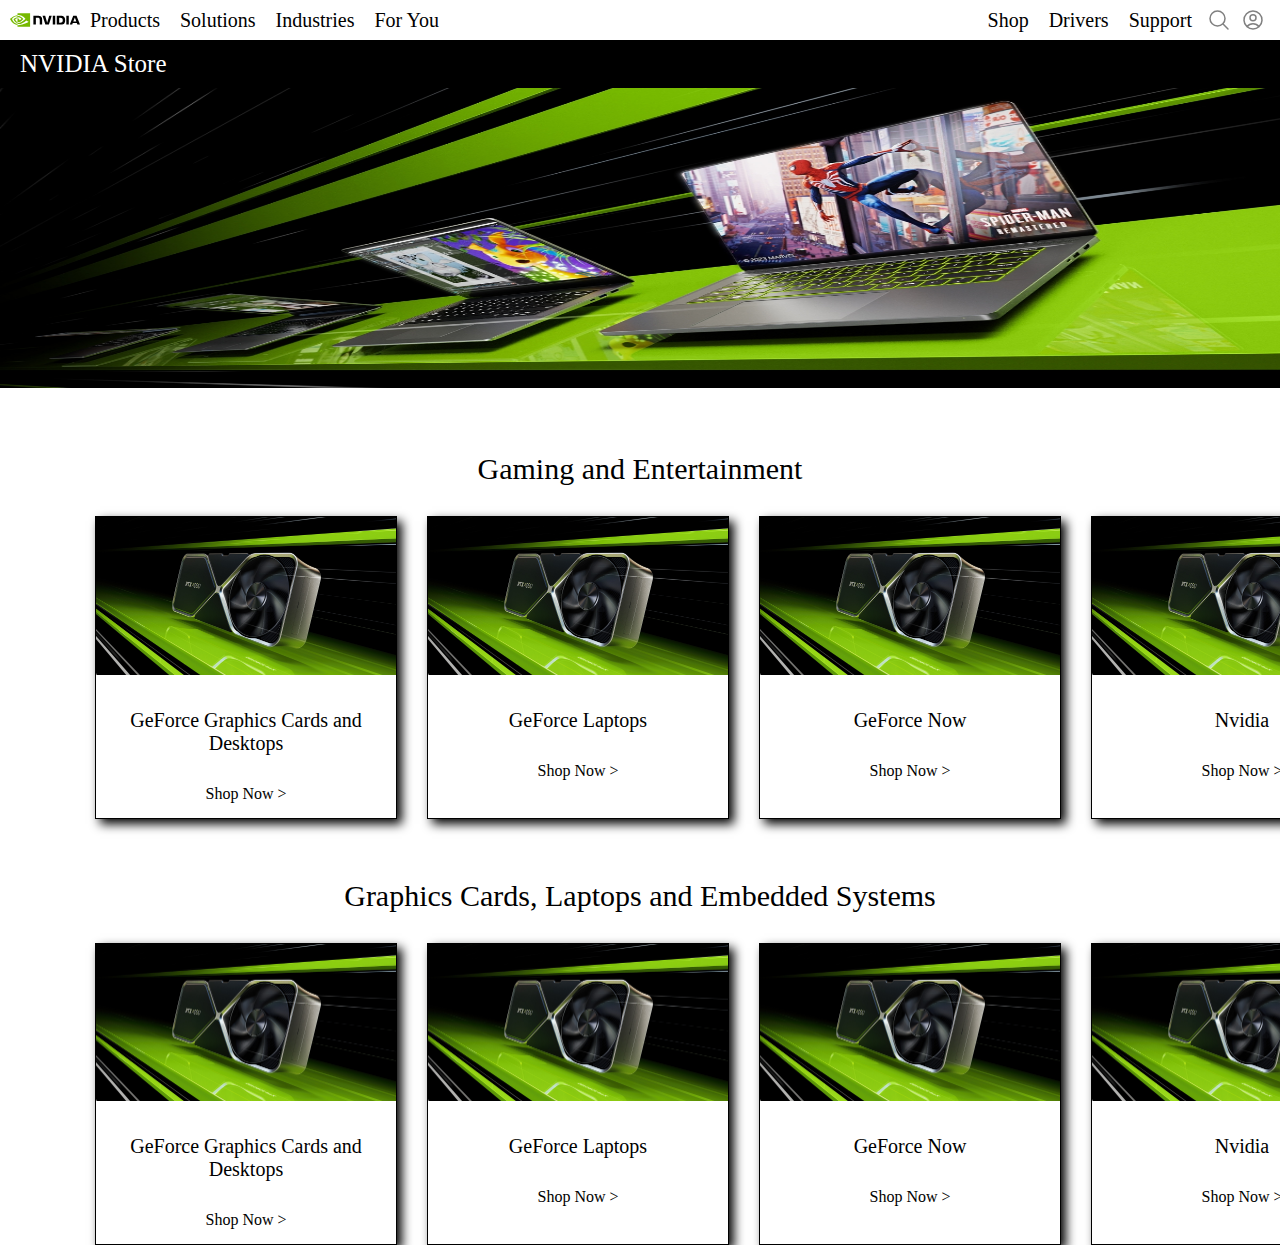
==== frontend-essential/hands-on-3/index.html @ 5cee9f3b "hand on 3" ====
<!DOCTYPE html>
<html lang="en">
  <head>
    <meta charset="UTF-8" />
    <meta name="viewport" content="width=device-width, initial-scale=1.0" />
    <title>Document</title>
    <link rel="stylesheet" href="style.css" />
  </head>
  <body>
    <div class="navbar">
      <div class="left">
        <img src="img/nvidia.svg" width="70px" height="40px" />
        <p class="leftChild">Products</p>
        <p class="leftChild">Solutions</p>
        <p class="leftChild">Industries</p>
        <p class="leftChild">For You</p>
      </div>

      <div class="right">
        <p class="rightChild">Shop</p>
        <p class="rightChild">Drivers</p>
        <p class="rightChild">Support</p>

        <div class="icon">
          <svg
            class="iconChild"
            xmlns="http://www.w3.org/2000/svg"
            fill="none"
            viewBox="0 0 24 24"
            stroke-width="1.5"
            stroke="grey"
            style="width: 24px; height: 24px"
          >
            <path
              class="iconChild"
              stroke-linecap="round"
              stroke-linejoin="round"
              d="M21 21l-5.197-5.197m0 0A7.5 7.5 0 105.196 5.196a7.5 7.5 0 0010.607 10.607z"
            />
          </svg>

          <svg
            class="iconChild"
            xmlns="http://www.w3.org/2000/svg"
            fill="none"
            viewBox="0 0 24 24"
            stroke-width="1.5"
            stroke="grey"
            style="width: 24px; height: 24px"
          >
            <path
              class="iconChild"
              stroke-linecap="round"
              stroke-linejoin="round"
              d="M17.982 18.725A7.488 7.488 0 0012 15.75a7.488 7.488 0 00-5.982 2.975m11.963 0a9 9 0 10-11.963 0m11.963 0A8.966 8.966 0 0112 21a8.966 8.966 0 01-5.982-2.275M15 9.75a3 3 0 11-6 0 3 3 0 016 0z"
            />
          </svg>
        </div>
        <!-- <p>glass</p>
        <p>user</p> -->
      </div>
    </div>

    <p class="bar">NVIDIA Store</p>

    <div class="slider">
      <img src="img/banner.jpeg" id="banner" />
    </div>

    <div class="header">
      <p>Gaming and Entertainment</p>
    </div>

    <div class="gridContainer">
      <div class="gridItem">
        <img src="img/item.jpeg" class="gridPic" />
        <p class="gridMsg">GeForce Graphics Cards and Desktops</p>
        <p class="shopNow">Shop Now ></p>
      </div>

      <div class="gridItem">
        <img src="img/item.jpeg" class="gridPic" />
        <p class="gridMsg">GeForce Laptops</p>
        <p class="shopNow">Shop Now ></p>
      </div>

      <div class="gridItem">
        <img src="img/item.jpeg" class="gridPic" />
        <p class="gridMsg">GeForce Now</p>
        <p class="shopNow">Shop Now ></p>
      </div>

      <div class="gridItem">
        <img src="img/item.jpeg" class="gridPic" />
        <p class="gridMsg">Nvidia</p>
        <p class="shopNow">Shop Now ></p>
      </div>
    </div>

    <div class="header">
      <p>Graphics Cards, Laptops and Embedded Systems</p>
    </div>

    <div class="gridContainer">
      <div class="gridItem">
        <img src="img/item.jpeg" class="gridPic" />
        <p class="gridMsg">GeForce Graphics Cards and Desktops</p>
        <p class="shopNow">Shop Now ></p>
      </div>

      <div class="gridItem">
        <img src="img/item.jpeg" class="gridPic" />
        <p class="gridMsg">GeForce Laptops</p>
        <p class="shopNow">Shop Now ></p>
      </div>

      <div class="gridItem">
        <img src="img/item.jpeg" class="gridPic" />
        <p class="gridMsg">GeForce Now</p>
        <p class="shopNow">Shop Now ></p>
      </div>

      <div class="gridItem">
        <img src="img/item.jpeg" class="gridPic" />
        <p class="gridMsg">Nvidia</p>
        <p class="shopNow">Shop Now ></p>
      </div>
    </div>
  </body>
</html>
---- frontend-essential/hands-on-3/style.css ----
/* .header {
  border: 5px solid;
  display: inline-block;
  background-color: wheat;
}

.comprog {
  width: 100%;
  height: auto;
  padding: 12px 20px;
  background-color: wheat;
  box-shadow: 0 0 10px 5px;
  box-sizing: border-box;

  display: flex;
  justify-content: space-between;

  margin-bottom: 20px;
} */

/* ! */
body {
  margin: 0 !important;
}
/* ! */

.navbar {
  display: flex;
  /* border: 3px solid; */
  justify-content: space-between;
  /* position: fixed;
  top: 0; */
}

.left {
  display: flex;
  /* border: 3px solid; */
  margin: 0 10px;
  align-items: center;
}

.leftChild {
  margin: 0 10px;
  font-size: 20px;
}

.right {
  display: flex;
  /* border: 3px solid; */
  margin: 0 10px;
  align-items: center;
}

.rightChild {
  margin: 0 10px;
  font-size: 20px;
}

.icon {
  display: flex;
  /* border: 3px solid; */
  justify-content: flex-end;
  align-items: center;
}

.iconChild {
  margin: 0 5px;
}

.bar {
  font-size: 25px;
  color: white;
  background-color: black;
  padding: 10px 20px;
  margin: 0 0;
  /* width: 100vw; */
  /* position: fixed;
  top: 46px; */
}

#banner {
  width: 100%;
  height: 300px;
}

.header {
  /* border: 3px solid; */
  text-align: center;
  font-size: 30px;
  margin-top: 60px;
}

.gridContainer {
  display: grid;
  grid-template-columns: 1fr 1fr 1fr 1fr;
  margin: auto 80px;
  /* border: 1px solid; */
  justify-content: space-around;
  /* flex-wrap: wrap; */
  width: 25;
}

.gridItem {
  display: block;
  /* justify-content: space-around; */
  border: 1px solid;
  margin: 0 15px;
  box-shadow: 5px 5px 10px 0px;
  /* width: 300px; */
  /* height: 100%; */
  text-align: center;
  /* flex-wrap: wrap; */
}

.gridPic {
  width: 300px;
}

.gridMsg {
  font-size: 20px;
  margin: 30px;
}

.shopNow {
  margin: 15px;
}
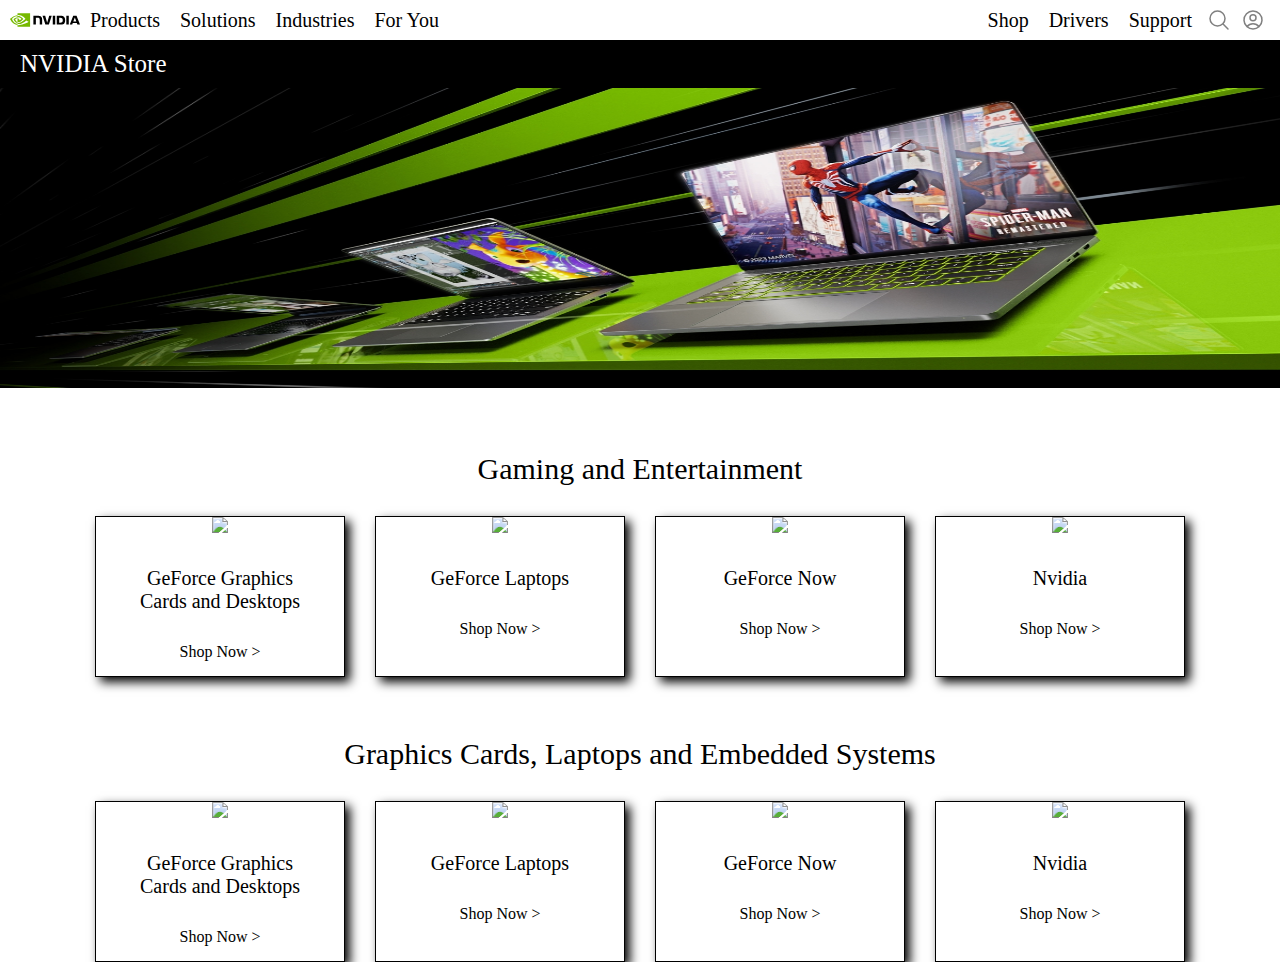
==== commit a1aad37b: "responsice hands on 3" ====
--- a/frontend-essential/hands-on-3/index.html
+++ b/frontend-essential/hands-on-3/index.html
@@ -55,7 +55,40 @@
               d="M17.982 18.725A7.488 7.488 0 0012 15.75a7.488 7.488 0 00-5.982 2.975m11.963 0a9 9 0 10-11.963 0m11.963 0A8.966 8.966 0 0112 21a8.966 8.966 0 01-5.982-2.275M15 9.75a3 3 0 11-6 0 3 3 0 016 0z"
             />
           </svg>
-        </div>
+          <!-- ham in icon div -->
+          <!-- <svg
+            class="ham"
+            xmlns="http://www.w3.org/2000/svg"
+            fill="none"
+            viewBox="0 0 24 24"
+            stroke-width="1.5"
+            stroke="grey"
+          >
+            <path
+              class="ham"
+              stroke-linecap="round"
+              stroke-linejoin="round"
+              d="M3.75 6.75h16.5M3.75 12h16.5m-16.5 5.25h16.5"
+            />
+          </svg> -->
+        </div>
+        <!-- ham -->
+        <div class="ham">
+          <svg
+            xmlns="http://www.w3.org/2000/svg"
+            fill="none"
+            viewBox="0 0 24 24"
+            stroke-width="1.5"
+            stroke="grey"
+          >
+            <path
+              stroke-linecap="round"
+              stroke-linejoin="round"
+              d="M3.75 6.75h16.5M3.75 12h16.5m-16.5 5.25h16.5"
+            />
+          </svg>
+        </div>
+
         <!-- <p>glass</p>
         <p>user</p> -->
       </div>
@@ -66,64 +99,107 @@
     <div class="slider">
       <img src="img/banner.jpeg" id="banner" />
     </div>
-
-    <div class="header">
-      <p>Gaming and Entertainment</p>
-    </div>
-
-    <div class="gridContainer">
-      <div class="gridItem">
-        <img src="img/item.jpeg" class="gridPic" />
-        <p class="gridMsg">GeForce Graphics Cards and Desktops</p>
-        <p class="shopNow">Shop Now ></p>
-      </div>
-
-      <div class="gridItem">
-        <img src="img/item.jpeg" class="gridPic" />
-        <p class="gridMsg">GeForce Laptops</p>
-        <p class="shopNow">Shop Now ></p>
-      </div>
-
-      <div class="gridItem">
-        <img src="img/item.jpeg" class="gridPic" />
-        <p class="gridMsg">GeForce Now</p>
-        <p class="shopNow">Shop Now ></p>
-      </div>
-
-      <div class="gridItem">
-        <img src="img/item.jpeg" class="gridPic" />
-        <p class="gridMsg">Nvidia</p>
-        <p class="shopNow">Shop Now ></p>
-      </div>
-    </div>
-
-    <div class="header">
-      <p>Graphics Cards, Laptops and Embedded Systems</p>
-    </div>
-
-    <div class="gridContainer">
-      <div class="gridItem">
-        <img src="img/item.jpeg" class="gridPic" />
-        <p class="gridMsg">GeForce Graphics Cards and Desktops</p>
-        <p class="shopNow">Shop Now ></p>
-      </div>
-
-      <div class="gridItem">
-        <img src="img/item.jpeg" class="gridPic" />
-        <p class="gridMsg">GeForce Laptops</p>
-        <p class="shopNow">Shop Now ></p>
-      </div>
-
-      <div class="gridItem">
-        <img src="img/item.jpeg" class="gridPic" />
-        <p class="gridMsg">GeForce Now</p>
-        <p class="shopNow">Shop Now ></p>
-      </div>
-
-      <div class="gridItem">
-        <img src="img/item.jpeg" class="gridPic" />
-        <p class="gridMsg">Nvidia</p>
-        <p class="shopNow">Shop Now ></p>
+    <div class="section">
+      <div class="header">
+        <p>Gaming and Entertainment</p>
+      </div>
+
+      <div class="gridContainer">
+        <div class="gridItem">
+          <img
+            src="https://store.nvidia.com/assets/images/geforce-ada-40-series-gf-spotlight-600x338-p@2x.jpg"
+            class="gridPic"
+          />
+          <div class="gridContent">
+            <p class="gridMsg">GeForce Graphics Cards and Desktops</p>
+            <p class="shopNow">Shop Now ></p>
+          </div>
+        </div>
+
+        <div class="gridItem">
+          <img
+            src="https://store.nvidia.com/assets/images/geforce-ada-40-series-gf-spotlight-600x338-p@2x.jpg"
+            class="gridPic"
+          />
+          <div class="gridContent">
+            <p class="gridMsg">GeForce Laptops</p>
+            <p class="shopNow">Shop Now ></p>
+          </div>
+        </div>
+
+        <div class="gridItem">
+          <img
+            src="https://store.nvidia.com/assets/images/geforce-ada-40-series-gf-spotlight-600x338-p@2x.jpg"
+            class="gridPic"
+          />
+          <div class="gridContent">
+            <p class="gridMsg">GeForce Now</p>
+            <p class="shopNow">Shop Now ></p>
+          </div>
+        </div>
+
+        <div class="gridItem">
+          <img
+            src="https://store.nvidia.com/assets/images/geforce-ada-40-series-gf-spotlight-600x338-p@2x.jpg"
+            class="gridPic"
+          />
+          <div class="gridContent">
+            <p class="gridMsg">Nvidia</p>
+            <p class="shopNow">Shop Now ></p>
+          </div>
+        </div>
+      </div>
+    </div>
+
+    <div class="section">
+      <div class="header">
+        <p>Graphics Cards, Laptops and Embedded Systems</p>
+      </div>
+
+      <div class="gridContainer">
+        <div class="gridItem">
+          <img
+            src="https://store.nvidia.com/assets/images/geforce-ada-40-series-gf-spotlight-600x338-p@2x.jpg"
+            class="gridPic"
+          />
+          <div class="gridContent">
+            <p class="gridMsg">GeForce Graphics Cards and Desktops</p>
+            <p class="shopNow">Shop Now ></p>
+          </div>
+        </div>
+
+        <div class="gridItem">
+          <img
+            src="https://store.nvidia.com/assets/images/geforce-ada-40-series-gf-spotlight-600x338-p@2x.jpg"
+            class="gridPic"
+          />
+          <div class="gridContent">
+            <p class="gridMsg">GeForce Laptops</p>
+            <p class="shopNow">Shop Now ></p>
+          </div>
+        </div>
+
+        <div class="gridItem">
+          <img
+            src="https://store.nvidia.com/assets/images/geforce-ada-40-series-gf-spotlight-600x338-p@2x.jpg"
+            class="gridPic"
+          />
+          <div class="gridContent">
+            <p class="gridMsg">GeForce Now</p>
+            <p class="shopNow">Shop Now ></p>
+          </div>
+        </div>
+
+        <div class="gridItem">
+          <img
+            src="https://store.nvidia.com/assets/images/geforce-ada-40-series-gf-spotlight-600x338-p@2x.jpg"
+            class="gridPic"
+          />
+          <div class="gridContent">
+            <p class="gridMsg">Nvidia</p>
+            <p class="shopNow">Shop Now ></p>
+          </div>
+        </div>
       </div>
     </div>
   </body>
